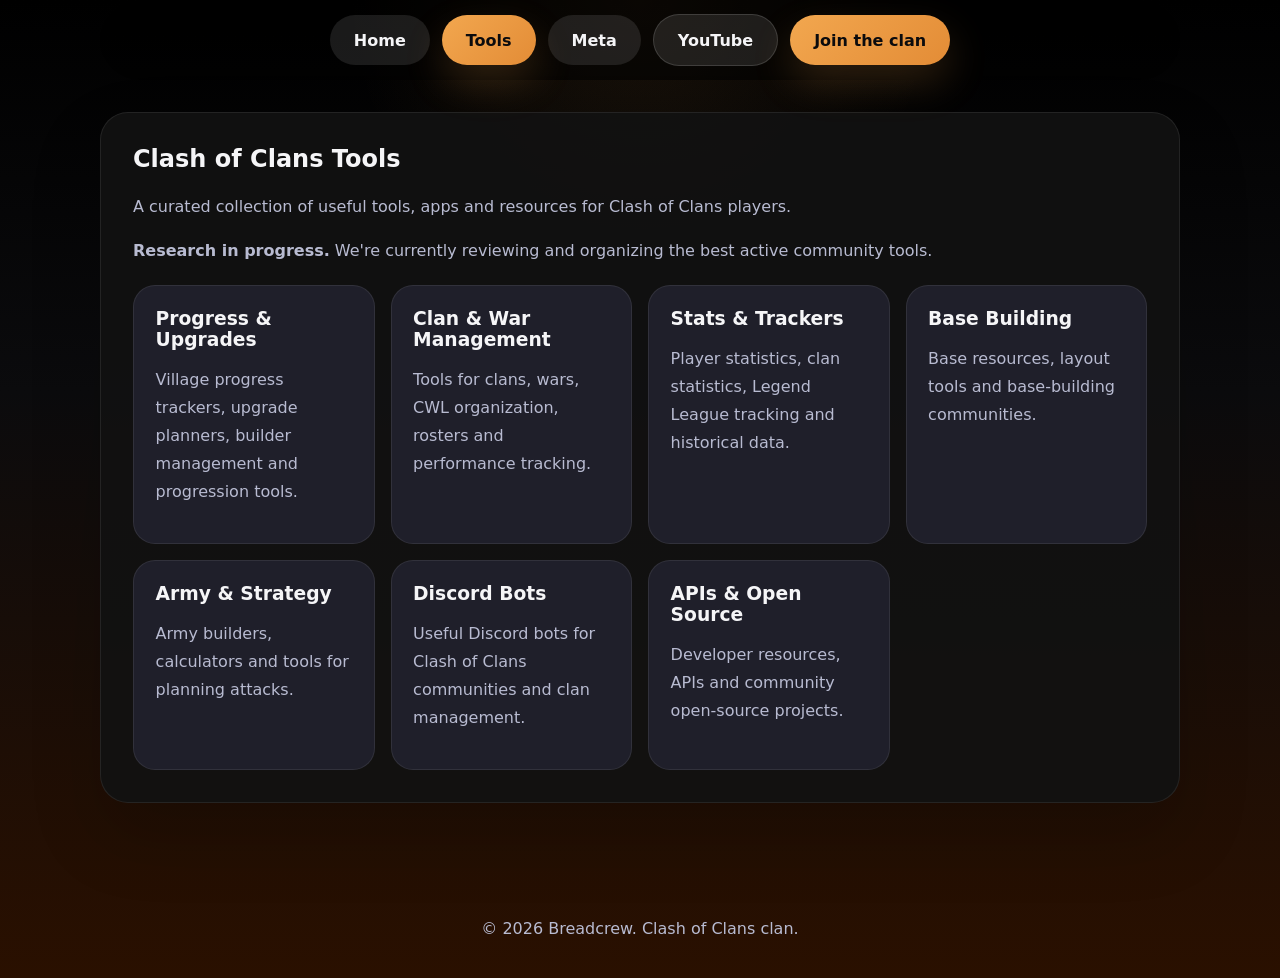
==== tools.html @ b9a550fd "Criar tools.html" ====
<!DOCTYPE html>
<html lang="en-US">
<head>
  <meta charset="UTF-8" />
  <meta name="viewport" content="width=device-width, initial-scale=1.0" />
  <title>Tools | Bread Crew</title>
  <link rel="icon" type="image/png" href="favicon.png" />
  <link rel="stylesheet" href="styles.css" />
</head>

<body>
  <main>

    <nav class="nav-menu">
      <a class="button" href="index.html">Home</a>
      <a class="button button-primary" href="tools.html">Tools</a>
      <a class="button" href="meta.html">Meta</a>
      <a class="button button-secondary"
         href="https://www.youtube.com/channel/UCLmD2WN4v5698R3k-Q07QJw"
         target="_blank"
         rel="noopener noreferrer">
        YouTube
      </a>
      <a class="button button-primary"
         href="https://discord.com/invite/breadcrew"
         target="_blank"
         rel="noopener noreferrer">
        Join the clan
      </a>
    </nav>

    <section class="content-block">
      <h2>Clash of Clans Tools</h2>

      <p>
        A curated collection of useful tools, apps and resources
        for Clash of Clans players.
      </p>

      <p>
        <strong>Research in progress.</strong>
        We're currently reviewing and organizing the best active
        community tools.
      </p>

      <div class="cards">

        <article class="card">
          <h3>Progress & Upgrades</h3>
          <p>
            Village progress trackers, upgrade planners,
            builder management and progression tools.
          </p>
        </article>

        <article class="card">
          <h3>Clan & War Management</h3>
          <p>
            Tools for clans, wars, CWL organization,
            rosters and performance tracking.
          </p>
        </article>

        <article class="card">
          <h3>Stats & Trackers</h3>
          <p>
            Player statistics, clan statistics,
            Legend League tracking and historical data.
          </p>
        </article>

        <article class="card">
          <h3>Base Building</h3>
          <p>
            Base resources, layout tools and
            base-building communities.
          </p>
        </article>

        <article class="card">
          <h3>Army & Strategy</h3>
          <p>
            Army builders, calculators and tools
            for planning attacks.
          </p>
        </article>

        <article class="card">
          <h3>Discord Bots</h3>
          <p>
            Useful Discord bots for Clash of Clans
            communities and clan management.
          </p>
        </article>

        <article class="card">
          <h3>APIs & Open Source</h3>
          <p>
            Developer resources, APIs and
            community open-source projects.
          </p>
        </article>

      </div>
    </section>

  </main>

  <footer class="site-footer">
    <p>© 2026 Breadcrew. Clash of Clans clan.</p>
  </footer>

</body>
</html>
---- styles.css ----
:root {
  color-scheme: dark;
  --bg: #121212;
  --surface: #1f1f2a;
  --surface-strong: #2f3040;
  --text: #f5f5f7;
  --muted: #b8bbd1;
  --accent: #f2a74f;
  --accent-strong: #e38c36;
  --border: rgba(255, 255, 255, 0.08);
}

* {
  box-sizing: border-box;
}

body {
  margin: 0;
  font-family: Inter, system-ui, -apple-system, BlinkMacSystemFont, sans-serif;
  background: radial-gradient(circle at top, rgba(242, 167, 79, 0.10), transparent 25%),
    linear-gradient(180deg, #000000 0%, #0b0b0d 40%, #2a1000 100%);
  color: var(--text);
  min-height: 100vh;
}

.site-header {
  display: flex;
  align-items: center;
  justify-content: flex-start;
  gap: 1rem;
  padding: 1rem 1.5rem;
  background: transparent;
  border-bottom: 1px solid rgba(255, 255, 255, 0.08);
}

.brand {
  display: flex;
  align-items: center;
  gap: 0.85rem;
}

.logo {
  width: 3rem;
  height: 3rem;
  display: grid;
  place-items: center;
  font-size: 1.5rem;
  background: linear-gradient(135deg, #f2a74f, #e38c36);
  border-radius: 1rem;
}

.nav-menu {
  display: flex;
  flex-wrap: wrap;
  gap: 0.75rem;
  justify-content: center;
  align-items: center;
  width: 100%;
  background: rgba(0, 0, 0, 0.6);
  border-radius: 999px;
  padding: 0.9rem 1rem;
  margin: 0 0 2rem 0;
  position: relative;
  z-index: 1;
}

.nav-menu a.button {
  padding: 0.95rem 1.5rem;
  border-radius: 999px;
  text-decoration: none;
  font-weight: 700;
  transition: transform 0.2s ease, box-shadow 0.2s ease, background 0.2s ease;
  background: rgba(255, 255, 255, 0.1);
  color: var(--text);
}

.nav-menu a.button:not(.button-primary):hover,
.nav-menu a.button:not(.button-primary):focus-visible {
  background: rgba(255, 255, 255, 0.18);
  transform: translateY(-2px);
}

.nav-menu a.button-primary {
  background: linear-gradient(135deg, var(--accent), var(--accent-strong));
  color: #0b0b0d;
  box-shadow: 0 18px 40px rgba(242, 167, 79, 0.18);
}

.nav-menu a.button-primary:hover,
.nav-menu a.button-primary:focus-visible {
  transform: translateY(-2px);
  box-shadow: 0 22px 45px rgba(242, 167, 79, 0.24);
}

main {
  padding: 0 0 3rem;
  max-width: 1080px;
  margin: 0 auto;
}

.hero {
  position: relative;
  min-height: 70svh;
  height: clamp(60svh, 72vw, 100svh);
  background-image: 
    linear-gradient(180deg, rgba(0, 0, 0, 0.2), rgba(0, 0, 0, 0.15)),
    url('./header.jpg');
  background-size: cover;
  background-position: center;
  background-repeat: no-repeat;
  background-attachment: scroll;
}

.hero::before {
  content: '';
  position: absolute;
  inset: 0;
  background: linear-gradient(180deg, rgba(0,0,0,0.35), rgba(0,0,0,0.1));
  pointer-events: none;
}

.map-section {
  margin: 0 1.5rem 2rem;
  border: 1px solid var(--border);
  border-radius: 28px;
  overflow: hidden;
}

.map-section img {
  display: block;
  width: 100%;
  height: auto;
  object-fit: cover;
}

.content-block {
  background: rgba(18, 18, 18, 0.92);
  border: 1px solid var(--border);
  border-radius: 28px;
  padding: 2rem;
  margin-bottom: 1.75rem;
  box-shadow: 0 32px 70px rgba(0, 0, 0, 0.18);
}

.cta-block {
  text-align: center;
}

.cta-block p {
  max-width: 720px;
  margin: 0 auto 1.5rem;
}

.button {
  display: inline-flex;
  align-items: center;
  justify-content: center;
  padding: 0.95rem 1.5rem;
  border-radius: 999px;
  text-decoration: none;
  font-weight: 700;
  transition: transform 0.2s ease, box-shadow 0.2s ease, background 0.2s ease;
}

.button-primary {
  background: linear-gradient(135deg, var(--accent), var(--accent-strong));
  color: #0b0b0d;
  box-shadow: 0 18px 40px rgba(242, 167, 79, 0.18);
}

.button-secondary {
  background: rgba(255, 255, 255, 0.1);
  border: 1px solid rgba(255, 255, 255, 0.14);
  color: var(--text);
}

.youtube-button {
  gap: 0.65rem;
}

.youtube-icon,
.discord-icon {
  width: 1.1rem;
  height: 1.1rem;
  flex-shrink: 0;
  display: inline-flex;
  object-fit: contain;
}

.discord-button {
  gap: 0.65rem;
}

.button-primary:hover,
.button-primary:focus-visible,
.button-secondary:hover,
.button-secondary:focus-visible {
  transform: translateY(-2px);
}

.cta-actions {
  display: flex;
  flex-wrap: wrap;
  justify-content: center;
  gap: 0.75rem;
}

.content-block h2 {
  margin-top: 0;
}

.content-block p,
.content-block li {
  color: var(--muted);
  line-height: 1.75;
}

.content-block ul,
.content-block ol {
  margin: 1rem 0 0 1.4rem;
  padding: 0;
}

.cards {
  display: grid;
  grid-template-columns: repeat(auto-fit, minmax(220px, 1fr));
  gap: 1rem;
  margin-top: 1.25rem;
}

.card {
  background: var(--surface);
  border: 1px solid var(--border);
  border-radius: 22px;
  padding: 1.35rem;
}

.card h3 {
  margin: 0 0 0.75rem;
}

.site-footer {
  text-align: center;
  padding: 1.5rem;
  color: var(--muted);
}

@media (max-width: 720px) {
  .site-header {
    flex-direction: column;
    align-items: flex-start;
  }

  .nav-menu {
    justify-content: center;
  }

  .hero {
    min-height: 50svh;
    height: auto;
    background-size: cover;
    background-position: center;
    background-repeat: no-repeat;
  }

  .map-section img {
    max-width: 100%;
  }

  main {
    padding: 1.5rem 0 2.5rem;
  }
}
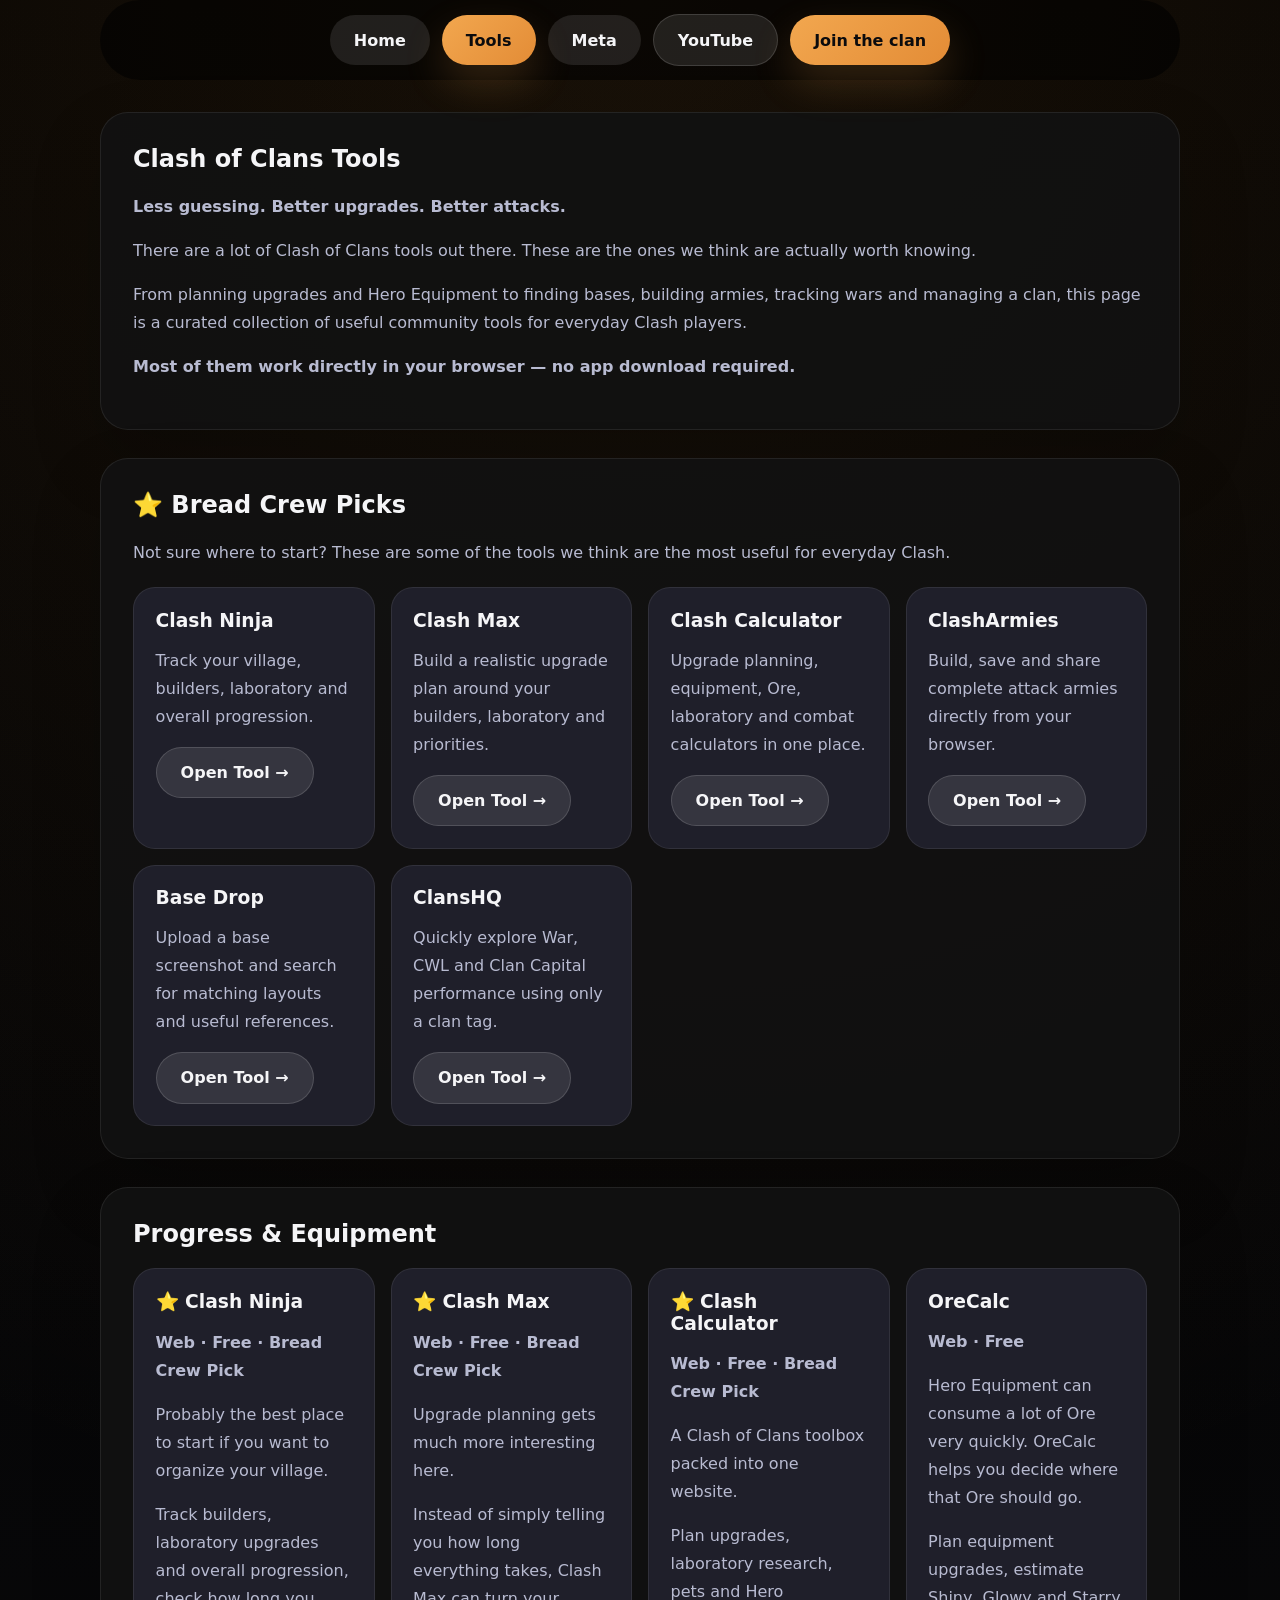
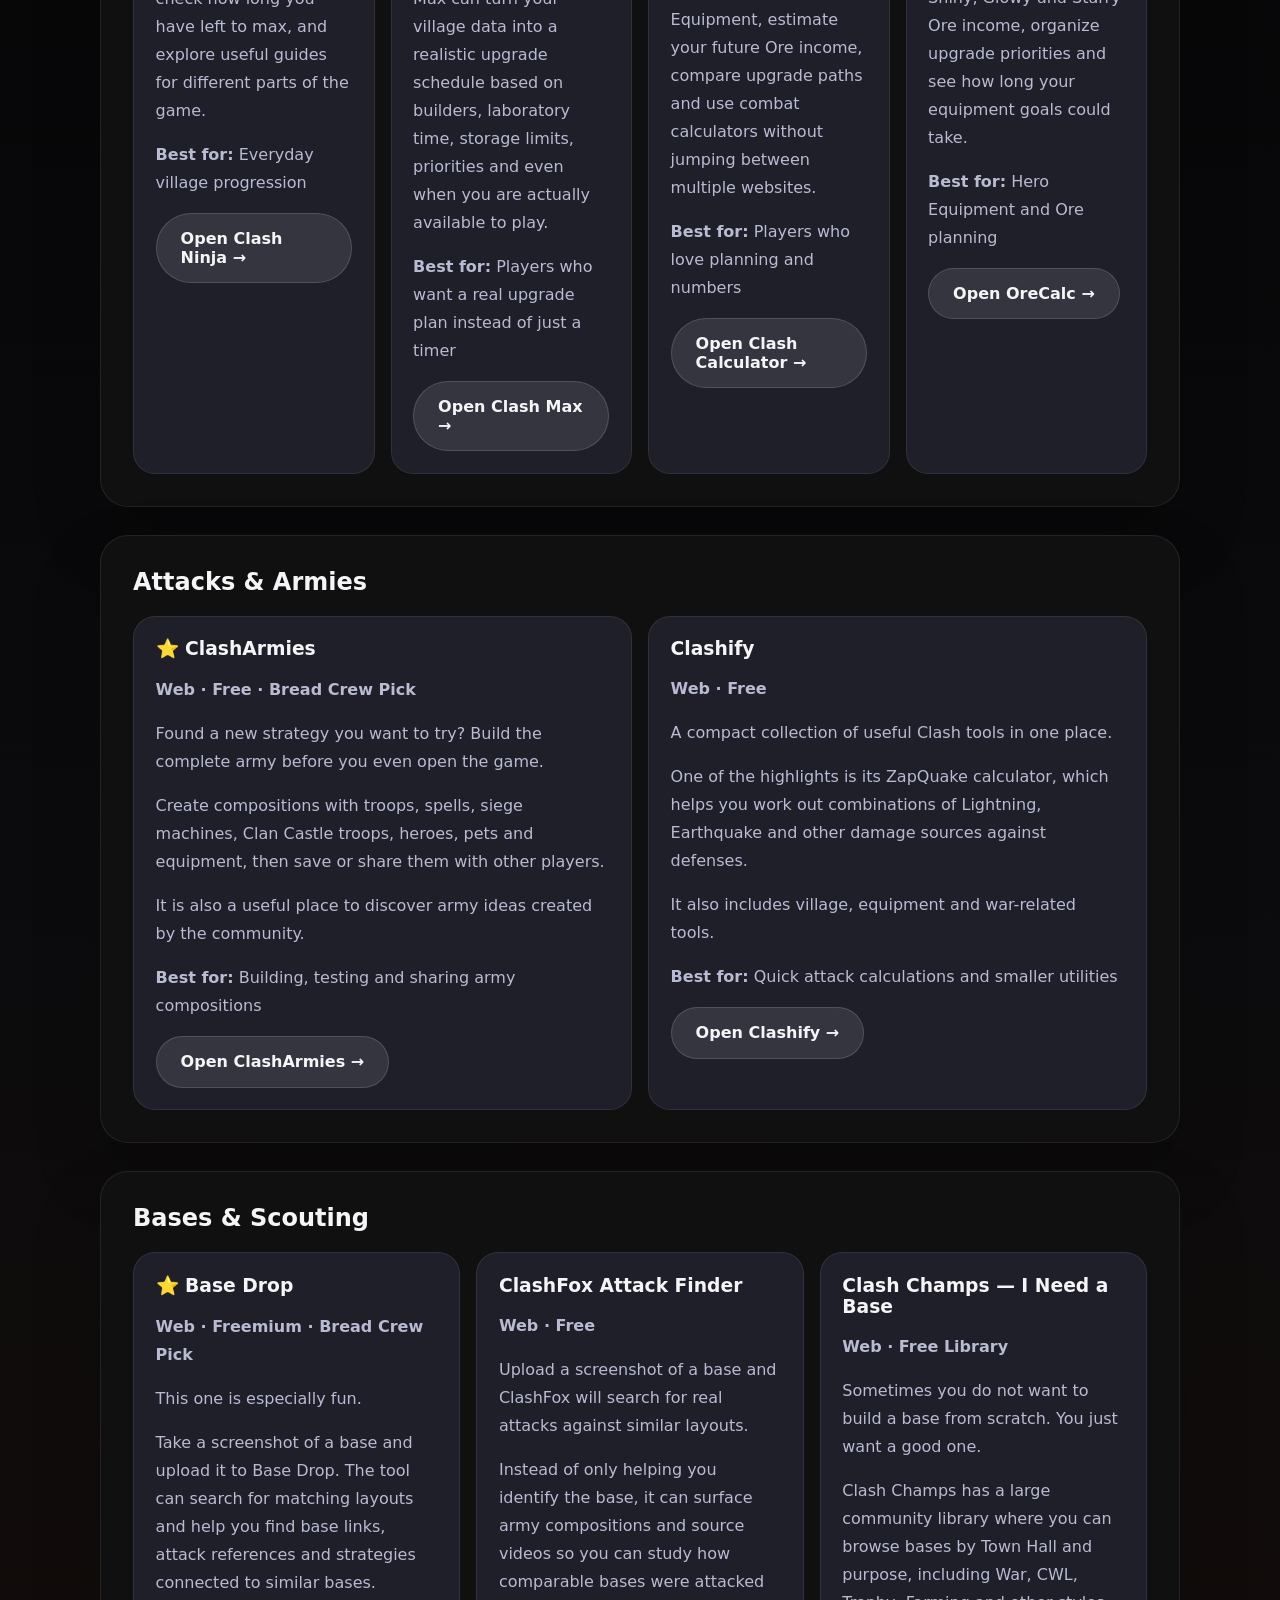
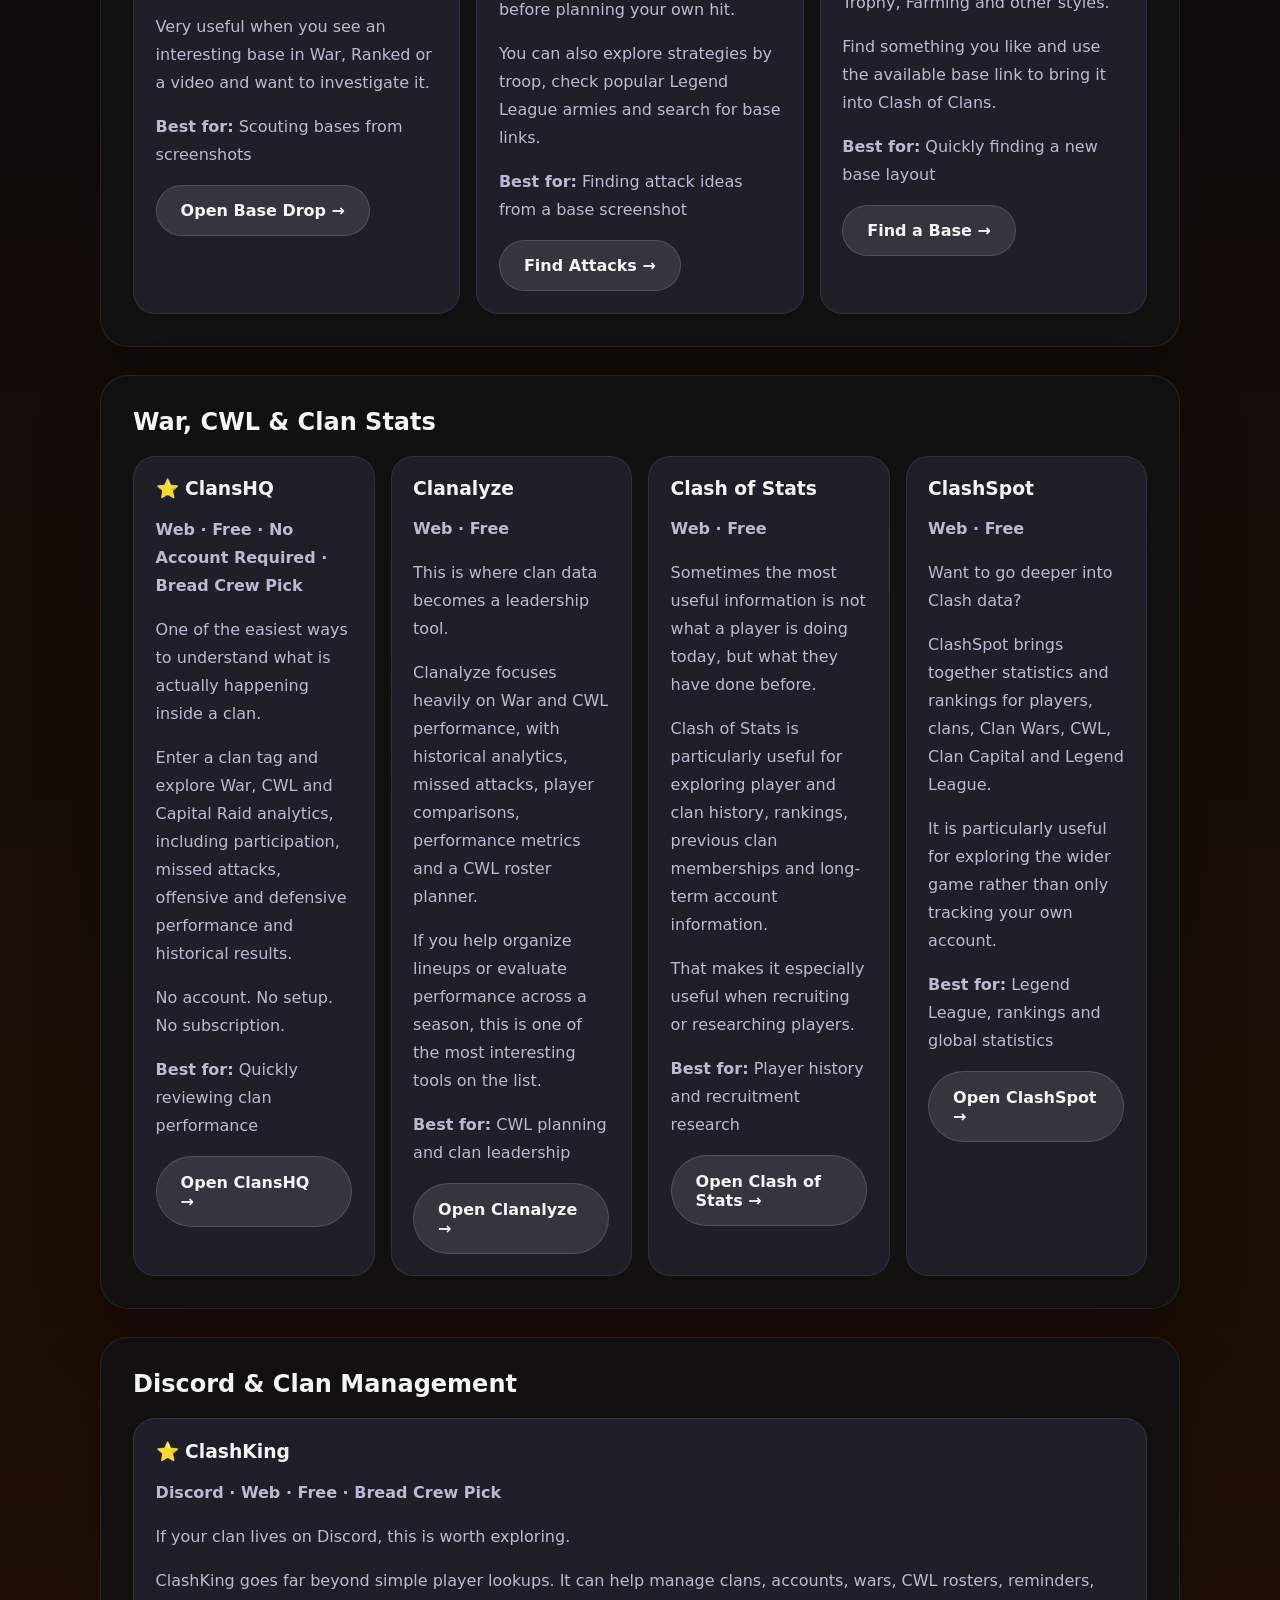
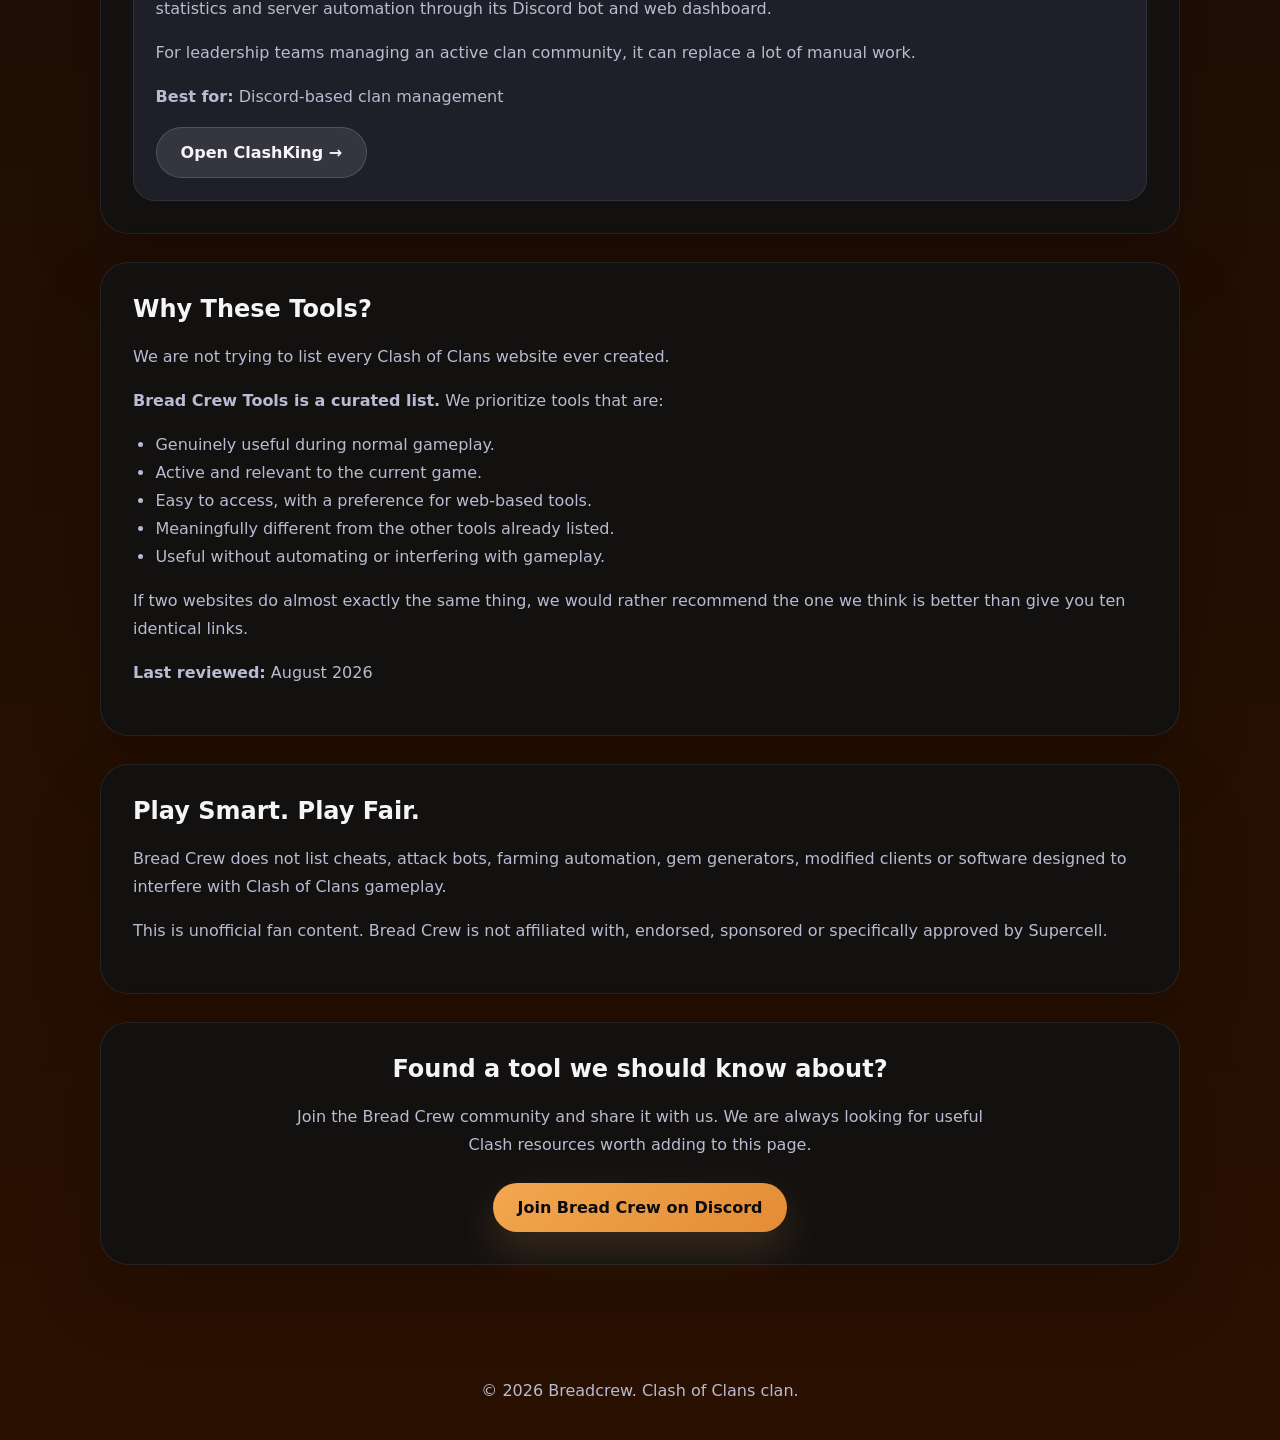
==== commit 483c0beb: "Atualizar o tools.html" ====
--- a/tools.html
+++ b/tools.html
@@ -3,108 +3,906 @@
 <head>
   <meta charset="UTF-8" />
   <meta name="viewport" content="width=device-width, initial-scale=1.0" />
-  <title>Tools | Bread Crew</title>
+
+  <title>Clash of Clans Tools | Bread Crew</title>
+
+  <meta
+    name="description"
+    content="A curated collection of useful Clash of Clans tools for upgrades, armies, bases, wars, CWL, clan management and more."
+  />
+
   <link rel="icon" type="image/png" href="favicon.png" />
   <link rel="stylesheet" href="styles.css" />
 </head>
 
 <body>
+
   <main>
 
+    <!-- Navigation -->
     <nav class="nav-menu">
       <a class="button" href="index.html">Home</a>
-      <a class="button button-primary" href="tools.html">Tools</a>
-      <a class="button" href="meta.html">Meta</a>
-      <a class="button button-secondary"
-         href="https://www.youtube.com/channel/UCLmD2WN4v5698R3k-Q07QJw"
-         target="_blank"
-         rel="noopener noreferrer">
+
+      <a class="button button-primary" href="tools.html">
+        Tools
+      </a>
+
+      <a class="button" href="meta.html">
+        Meta
+      </a>
+
+      <a
+        class="button button-secondary"
+        href="https://www.youtube.com/channel/UCLmD2WN4v5698R3k-Q07QJw"
+        target="_blank"
+        rel="noopener noreferrer"
+      >
         YouTube
       </a>
-      <a class="button button-primary"
-         href="https://discord.com/invite/breadcrew"
-         target="_blank"
-         rel="noopener noreferrer">
+
+      <a
+        class="button button-primary"
+        href="https://discord.com/invite/breadcrew"
+        target="_blank"
+        rel="noopener noreferrer"
+      >
         Join the clan
       </a>
     </nav>
 
+
+    <!-- Introduction -->
     <section class="content-block">
+
       <h2>Clash of Clans Tools</h2>
 
       <p>
-        A curated collection of useful tools, apps and resources
-        for Clash of Clans players.
-      </p>
-
-      <p>
-        <strong>Research in progress.</strong>
-        We're currently reviewing and organizing the best active
-        community tools.
+        <strong>Less guessing. Better upgrades. Better attacks.</strong>
+      </p>
+
+      <p>
+        There are a lot of Clash of Clans tools out there.
+        These are the ones we think are actually worth knowing.
+      </p>
+
+      <p>
+        From planning upgrades and Hero Equipment to finding bases,
+        building armies, tracking wars and managing a clan,
+        this page is a curated collection of useful community tools
+        for everyday Clash players.
+      </p>
+
+      <p>
+        <strong>
+          Most of them work directly in your browser — no app download required.
+        </strong>
+      </p>
+
+    </section>
+
+
+    <!-- Bread Crew Picks -->
+    <section class="content-block">
+
+      <h2>⭐ Bread Crew Picks</h2>
+
+      <p>
+        Not sure where to start? These are some of the tools
+        we think are the most useful for everyday Clash.
       </p>
 
       <div class="cards">
 
         <article class="card">
-          <h3>Progress & Upgrades</h3>
-          <p>
-            Village progress trackers, upgrade planners,
-            builder management and progression tools.
-          </p>
-        </article>
-
-        <article class="card">
-          <h3>Clan & War Management</h3>
-          <p>
-            Tools for clans, wars, CWL organization,
-            rosters and performance tracking.
-          </p>
-        </article>
-
-        <article class="card">
-          <h3>Stats & Trackers</h3>
-          <p>
-            Player statistics, clan statistics,
-            Legend League tracking and historical data.
-          </p>
-        </article>
-
-        <article class="card">
-          <h3>Base Building</h3>
-          <p>
-            Base resources, layout tools and
-            base-building communities.
-          </p>
-        </article>
-
-        <article class="card">
-          <h3>Army & Strategy</h3>
-          <p>
-            Army builders, calculators and tools
-            for planning attacks.
-          </p>
-        </article>
-
-        <article class="card">
-          <h3>Discord Bots</h3>
-          <p>
-            Useful Discord bots for Clash of Clans
-            communities and clan management.
-          </p>
-        </article>
-
-        <article class="card">
-          <h3>APIs & Open Source</h3>
-          <p>
-            Developer resources, APIs and
-            community open-source projects.
-          </p>
+          <h3>Clash Ninja</h3>
+          <p>
+            Track your village, builders, laboratory and overall progression.
+          </p>
+          <a
+            class="button button-secondary"
+            href="https://www.clash.ninja/"
+            target="_blank"
+            rel="noopener noreferrer"
+          >
+            Open Tool →
+          </a>
+        </article>
+
+
+        <article class="card">
+          <h3>Clash Max</h3>
+          <p>
+            Build a realistic upgrade plan around your builders,
+            laboratory and priorities.
+          </p>
+          <a
+            class="button button-secondary"
+            href="https://clashmax.org/"
+            target="_blank"
+            rel="noopener noreferrer"
+          >
+            Open Tool →
+          </a>
+        </article>
+
+
+        <article class="card">
+          <h3>Clash Calculator</h3>
+          <p>
+            Upgrade planning, equipment, Ore, laboratory
+            and combat calculators in one place.
+          </p>
+          <a
+            class="button button-secondary"
+            href="https://clashcalculator.com/"
+            target="_blank"
+            rel="noopener noreferrer"
+          >
+            Open Tool →
+          </a>
+        </article>
+
+
+        <article class="card">
+          <h3>ClashArmies</h3>
+          <p>
+            Build, save and share complete attack armies
+            directly from your browser.
+          </p>
+          <a
+            class="button button-secondary"
+            href="https://clasharmies.com/"
+            target="_blank"
+            rel="noopener noreferrer"
+          >
+            Open Tool →
+          </a>
+        </article>
+
+
+        <article class="card">
+          <h3>Base Drop</h3>
+          <p>
+            Upload a base screenshot and search for matching layouts
+            and useful references.
+          </p>
+          <a
+            class="button button-secondary"
+            href="https://cocbasedrop.com/"
+            target="_blank"
+            rel="noopener noreferrer"
+          >
+            Open Tool →
+          </a>
+        </article>
+
+
+        <article class="card">
+          <h3>ClansHQ</h3>
+          <p>
+            Quickly explore War, CWL and Clan Capital performance
+            using only a clan tag.
+          </p>
+          <a
+            class="button button-secondary"
+            href="https://clans-hq.com/"
+            target="_blank"
+            rel="noopener noreferrer"
+          >
+            Open Tool →
+          </a>
         </article>
 
       </div>
+
     </section>
 
+
+    <!-- Progress -->
+    <section class="content-block">
+
+      <h2>Progress & Equipment</h2>
+
+      <div class="cards">
+
+        <article class="card">
+
+          <h3>⭐ Clash Ninja</h3>
+
+          <p>
+            <strong>Web · Free · Bread Crew Pick</strong>
+          </p>
+
+          <p>
+            Probably the best place to start if you want to organize
+            your village.
+          </p>
+
+          <p>
+            Track builders, laboratory upgrades and overall progression,
+            check how long you have left to max, and explore useful guides
+            for different parts of the game.
+          </p>
+
+          <p>
+            <strong>Best for:</strong>
+            Everyday village progression
+          </p>
+
+          <a
+            class="button button-secondary"
+            href="https://www.clash.ninja/"
+            target="_blank"
+            rel="noopener noreferrer"
+          >
+            Open Clash Ninja →
+          </a>
+
+        </article>
+
+
+        <article class="card">
+
+          <h3>⭐ Clash Max</h3>
+
+          <p>
+            <strong>Web · Free · Bread Crew Pick</strong>
+          </p>
+
+          <p>
+            Upgrade planning gets much more interesting here.
+          </p>
+
+          <p>
+            Instead of simply telling you how long everything takes,
+            Clash Max can turn your village data into a realistic
+            upgrade schedule based on builders, laboratory time,
+            storage limits, priorities and even when you are
+            actually available to play.
+          </p>
+
+          <p>
+            <strong>Best for:</strong>
+            Players who want a real upgrade plan instead of just a timer
+          </p>
+
+          <a
+            class="button button-secondary"
+            href="https://clashmax.org/"
+            target="_blank"
+            rel="noopener noreferrer"
+          >
+            Open Clash Max →
+          </a>
+
+        </article>
+
+
+        <article class="card">
+
+          <h3>⭐ Clash Calculator</h3>
+
+          <p>
+            <strong>Web · Free · Bread Crew Pick</strong>
+          </p>
+
+          <p>
+            A Clash of Clans toolbox packed into one website.
+          </p>
+
+          <p>
+            Plan upgrades, laboratory research, pets and Hero Equipment,
+            estimate your future Ore income, compare upgrade paths
+            and use combat calculators without jumping between
+            multiple websites.
+          </p>
+
+          <p>
+            <strong>Best for:</strong>
+            Players who love planning and numbers
+          </p>
+
+          <a
+            class="button button-secondary"
+            href="https://clashcalculator.com/"
+            target="_blank"
+            rel="noopener noreferrer"
+          >
+            Open Clash Calculator →
+          </a>
+
+        </article>
+
+
+        <article class="card">
+
+          <h3>OreCalc</h3>
+
+          <p>
+            <strong>Web · Free</strong>
+          </p>
+
+          <p>
+            Hero Equipment can consume a lot of Ore very quickly.
+            OreCalc helps you decide where that Ore should go.
+          </p>
+
+          <p>
+            Plan equipment upgrades, estimate Shiny, Glowy and Starry
+            Ore income, organize upgrade priorities and see how long
+            your equipment goals could take.
+          </p>
+
+          <p>
+            <strong>Best for:</strong>
+            Hero Equipment and Ore planning
+          </p>
+
+          <a
+            class="button button-secondary"
+            href="https://orecalc.tech/"
+            target="_blank"
+            rel="noopener noreferrer"
+          >
+            Open OreCalc →
+          </a>
+
+        </article>
+
+      </div>
+
+    </section>
+
+
+    <!-- Attacks -->
+    <section class="content-block">
+
+      <h2>Attacks & Armies</h2>
+
+      <div class="cards">
+
+        <article class="card">
+
+          <h3>⭐ ClashArmies</h3>
+
+          <p>
+            <strong>Web · Free · Bread Crew Pick</strong>
+          </p>
+
+          <p>
+            Found a new strategy you want to try?
+            Build the complete army before you even open the game.
+          </p>
+
+          <p>
+            Create compositions with troops, spells, siege machines,
+            Clan Castle troops, heroes, pets and equipment,
+            then save or share them with other players.
+          </p>
+
+          <p>
+            It is also a useful place to discover army ideas
+            created by the community.
+          </p>
+
+          <p>
+            <strong>Best for:</strong>
+            Building, testing and sharing army compositions
+          </p>
+
+          <a
+            class="button button-secondary"
+            href="https://clasharmies.com/"
+            target="_blank"
+            rel="noopener noreferrer"
+          >
+            Open ClashArmies →
+          </a>
+
+        </article>
+
+
+        <article class="card">
+
+          <h3>Clashify</h3>
+
+          <p>
+            <strong>Web · Free</strong>
+          </p>
+
+          <p>
+            A compact collection of useful Clash tools in one place.
+          </p>
+
+          <p>
+            One of the highlights is its ZapQuake calculator,
+            which helps you work out combinations of Lightning,
+            Earthquake and other damage sources against defenses.
+          </p>
+
+          <p>
+            It also includes village, equipment and war-related tools.
+          </p>
+
+          <p>
+            <strong>Best for:</strong>
+            Quick attack calculations and smaller utilities
+          </p>
+
+          <a
+            class="button button-secondary"
+            href="https://clashify.app/"
+            target="_blank"
+            rel="noopener noreferrer"
+          >
+            Open Clashify →
+          </a>
+
+        </article>
+
+      </div>
+
+    </section>
+
+
+    <!-- Bases -->
+    <section class="content-block">
+
+      <h2>Bases & Scouting</h2>
+
+      <div class="cards">
+
+        <article class="card">
+
+          <h3>⭐ Base Drop</h3>
+
+          <p>
+            <strong>Web · Freemium · Bread Crew Pick</strong>
+          </p>
+
+          <p>
+            This one is especially fun.
+          </p>
+
+          <p>
+            Take a screenshot of a base and upload it to Base Drop.
+            The tool can search for matching layouts and help you
+            find base links, attack references and strategies
+            connected to similar bases.
+          </p>
+
+          <p>
+            Very useful when you see an interesting base in War,
+            Ranked or a video and want to investigate it.
+          </p>
+
+          <p>
+            <strong>Best for:</strong>
+            Scouting bases from screenshots
+          </p>
+
+          <a
+            class="button button-secondary"
+            href="https://cocbasedrop.com/"
+            target="_blank"
+            rel="noopener noreferrer"
+          >
+            Open Base Drop →
+          </a>
+
+        </article>
+
+
+        <article class="card">
+
+          <h3>ClashFox Attack Finder</h3>
+
+          <p>
+            <strong>Web · Free</strong>
+          </p>
+
+          <p>
+            Upload a screenshot of a base and ClashFox will search
+            for real attacks against similar layouts.
+          </p>
+
+          <p>
+            Instead of only helping you identify the base,
+            it can surface army compositions and source videos
+            so you can study how comparable bases were attacked
+            before planning your own hit.
+          </p>
+
+          <p>
+            You can also explore strategies by troop,
+            check popular Legend League armies
+            and search for base links.
+          </p>
+
+          <p>
+            <strong>Best for:</strong>
+            Finding attack ideas from a base screenshot
+          </p>
+
+          <a
+            class="button button-secondary"
+            href="https://clashfox.com/attack-finder"
+            target="_blank"
+            rel="noopener noreferrer"
+          >
+            Find Attacks →
+          </a>
+
+        </article>
+
+
+        <article class="card">
+
+          <h3>Clash Champs — I Need a Base</h3>
+
+          <p>
+            <strong>Web · Free Library</strong>
+          </p>
+
+          <p>
+            Sometimes you do not want to build a base from scratch.
+            You just want a good one.
+          </p>
+
+          <p>
+            Clash Champs has a large community library where you
+            can browse bases by Town Hall and purpose,
+            including War, CWL, Trophy, Farming and other styles.
+          </p>
+
+          <p>
+            Find something you like and use the available base link
+            to bring it into Clash of Clans.
+          </p>
+
+          <p>
+            <strong>Best for:</strong>
+            Quickly finding a new base layout
+          </p>
+
+          <a
+            class="button button-secondary"
+            href="https://www.clashchamps.com/i-need-a-base/"
+            target="_blank"
+            rel="noopener noreferrer"
+          >
+            Find a Base →
+          </a>
+
+        </article>
+
+      </div>
+
+    </section>
+
+
+    <!-- Clan Analytics -->
+    <section class="content-block">
+
+      <h2>War, CWL & Clan Stats</h2>
+
+      <div class="cards">
+
+        <article class="card">
+
+          <h3>⭐ ClansHQ</h3>
+
+          <p>
+            <strong>Web · Free · No Account Required · Bread Crew Pick</strong>
+          </p>
+
+          <p>
+            One of the easiest ways to understand what is actually
+            happening inside a clan.
+          </p>
+
+          <p>
+            Enter a clan tag and explore War, CWL and Capital Raid
+            analytics, including participation, missed attacks,
+            offensive and defensive performance and historical results.
+          </p>
+
+          <p>
+            No account. No setup. No subscription.
+          </p>
+
+          <p>
+            <strong>Best for:</strong>
+            Quickly reviewing clan performance
+          </p>
+
+          <a
+            class="button button-secondary"
+            href="https://clans-hq.com/"
+            target="_blank"
+            rel="noopener noreferrer"
+          >
+            Open ClansHQ →
+          </a>
+
+        </article>
+
+
+        <article class="card">
+
+          <h3>Clanalyze</h3>
+
+          <p>
+            <strong>Web · Free</strong>
+          </p>
+
+          <p>
+            This is where clan data becomes a leadership tool.
+          </p>
+
+          <p>
+            Clanalyze focuses heavily on War and CWL performance,
+            with historical analytics, missed attacks,
+            player comparisons, performance metrics
+            and a CWL roster planner.
+          </p>
+
+          <p>
+            If you help organize lineups or evaluate performance
+            across a season, this is one of the most interesting
+            tools on the list.
+          </p>
+
+          <p>
+            <strong>Best for:</strong>
+            CWL planning and clan leadership
+          </p>
+
+          <a
+            class="button button-secondary"
+            href="https://clanalyze.com/"
+            target="_blank"
+            rel="noopener noreferrer"
+          >
+            Open Clanalyze →
+          </a>
+
+        </article>
+
+
+        <article class="card">
+
+          <h3>Clash of Stats</h3>
+
+          <p>
+            <strong>Web · Free</strong>
+          </p>
+
+          <p>
+            Sometimes the most useful information is not what
+            a player is doing today, but what they have done before.
+          </p>
+
+          <p>
+            Clash of Stats is particularly useful for exploring
+            player and clan history, rankings, previous clan memberships
+            and long-term account information.
+          </p>
+
+          <p>
+            That makes it especially useful when recruiting
+            or researching players.
+          </p>
+
+          <p>
+            <strong>Best for:</strong>
+            Player history and recruitment research
+          </p>
+
+          <a
+            class="button button-secondary"
+            href="https://www.clashofstats.com/"
+            target="_blank"
+            rel="noopener noreferrer"
+          >
+            Open Clash of Stats →
+          </a>
+
+        </article>
+
+
+        <article class="card">
+
+          <h3>ClashSpot</h3>
+
+          <p>
+            <strong>Web · Free</strong>
+          </p>
+
+          <p>
+            Want to go deeper into Clash data?
+          </p>
+
+          <p>
+            ClashSpot brings together statistics and rankings
+            for players, clans, Clan Wars, CWL,
+            Clan Capital and Legend League.
+          </p>
+
+          <p>
+            It is particularly useful for exploring the wider game
+            rather than only tracking your own account.
+          </p>
+
+          <p>
+            <strong>Best for:</strong>
+            Legend League, rankings and global statistics
+          </p>
+
+          <a
+            class="button button-secondary"
+            href="https://clashspot.net/en"
+            target="_blank"
+            rel="noopener noreferrer"
+          >
+            Open ClashSpot →
+          </a>
+
+        </article>
+
+      </div>
+
+    </section>
+
+
+    <!-- Discord -->
+    <section class="content-block">
+
+      <h2>Discord & Clan Management</h2>
+
+      <div class="cards">
+
+        <article class="card">
+
+          <h3>⭐ ClashKing</h3>
+
+          <p>
+            <strong>Discord · Web · Free · Bread Crew Pick</strong>
+          </p>
+
+          <p>
+            If your clan lives on Discord, this is worth exploring.
+          </p>
+
+          <p>
+            ClashKing goes far beyond simple player lookups.
+            It can help manage clans, accounts, wars, CWL rosters,
+            reminders, statistics and server automation through
+            its Discord bot and web dashboard.
+          </p>
+
+          <p>
+            For leadership teams managing an active clan community,
+            it can replace a lot of manual work.
+          </p>
+
+          <p>
+            <strong>Best for:</strong>
+            Discord-based clan management
+          </p>
+
+          <a
+            class="button button-secondary"
+            href="https://clashk.ing/"
+            target="_blank"
+            rel="noopener noreferrer"
+          >
+            Open ClashKing →
+          </a>
+
+        </article>
+
+      </div>
+
+    </section>
+
+
+    <!-- Philosophy -->
+    <section class="content-block">
+
+      <h2>Why These Tools?</h2>
+
+      <p>
+        We are not trying to list every Clash of Clans website ever created.
+      </p>
+
+      <p>
+        <strong>Bread Crew Tools is a curated list.</strong>
+        We prioritize tools that are:
+      </p>
+
+      <ul>
+        <li>
+          Genuinely useful during normal gameplay.
+        </li>
+
+        <li>
+          Active and relevant to the current game.
+        </li>
+
+        <li>
+          Easy to access, with a preference for web-based tools.
+        </li>
+
+        <li>
+          Meaningfully different from the other tools already listed.
+        </li>
+
+        <li>
+          Useful without automating or interfering with gameplay.
+        </li>
+      </ul>
+
+      <p>
+        If two websites do almost exactly the same thing,
+        we would rather recommend the one we think is better
+        than give you ten identical links.
+      </p>
+
+      <p>
+        <strong>Last reviewed:</strong> August 2026
+      </p>
+
+    </section>
+
+
+    <!-- Fair Play -->
+    <section class="content-block">
+
+      <h2>Play Smart. Play Fair.</h2>
+
+      <p>
+        Bread Crew does not list cheats, attack bots,
+        farming automation, gem generators, modified clients
+        or software designed to interfere with Clash of Clans gameplay.
+      </p>
+
+      <p>
+        This is unofficial fan content. Bread Crew is not affiliated with,
+        endorsed, sponsored or specifically approved by Supercell.
+      </p>
+
+    </section>
+
+
+    <!-- Community -->
+    <section class="cta-block content-block">
+
+      <h2>Found a tool we should know about?</h2>
+
+      <p>
+        Join the Bread Crew community and share it with us.
+        We are always looking for useful Clash resources
+        worth adding to this page.
+      </p>
+
+      <div class="cta-actions">
+
+        <a
+          class="button button-primary"
+          href="https://discord.com/invite/breadcrew"
+          target="_blank"
+          rel="noopener noreferrer"
+        >
+          Join Bread Crew on Discord
+        </a>
+
+      </div>
+
+    </section>
+
   </main>
+
 
   <footer class="site-footer">
     <p>© 2026 Breadcrew. Clash of Clans clan.</p>
